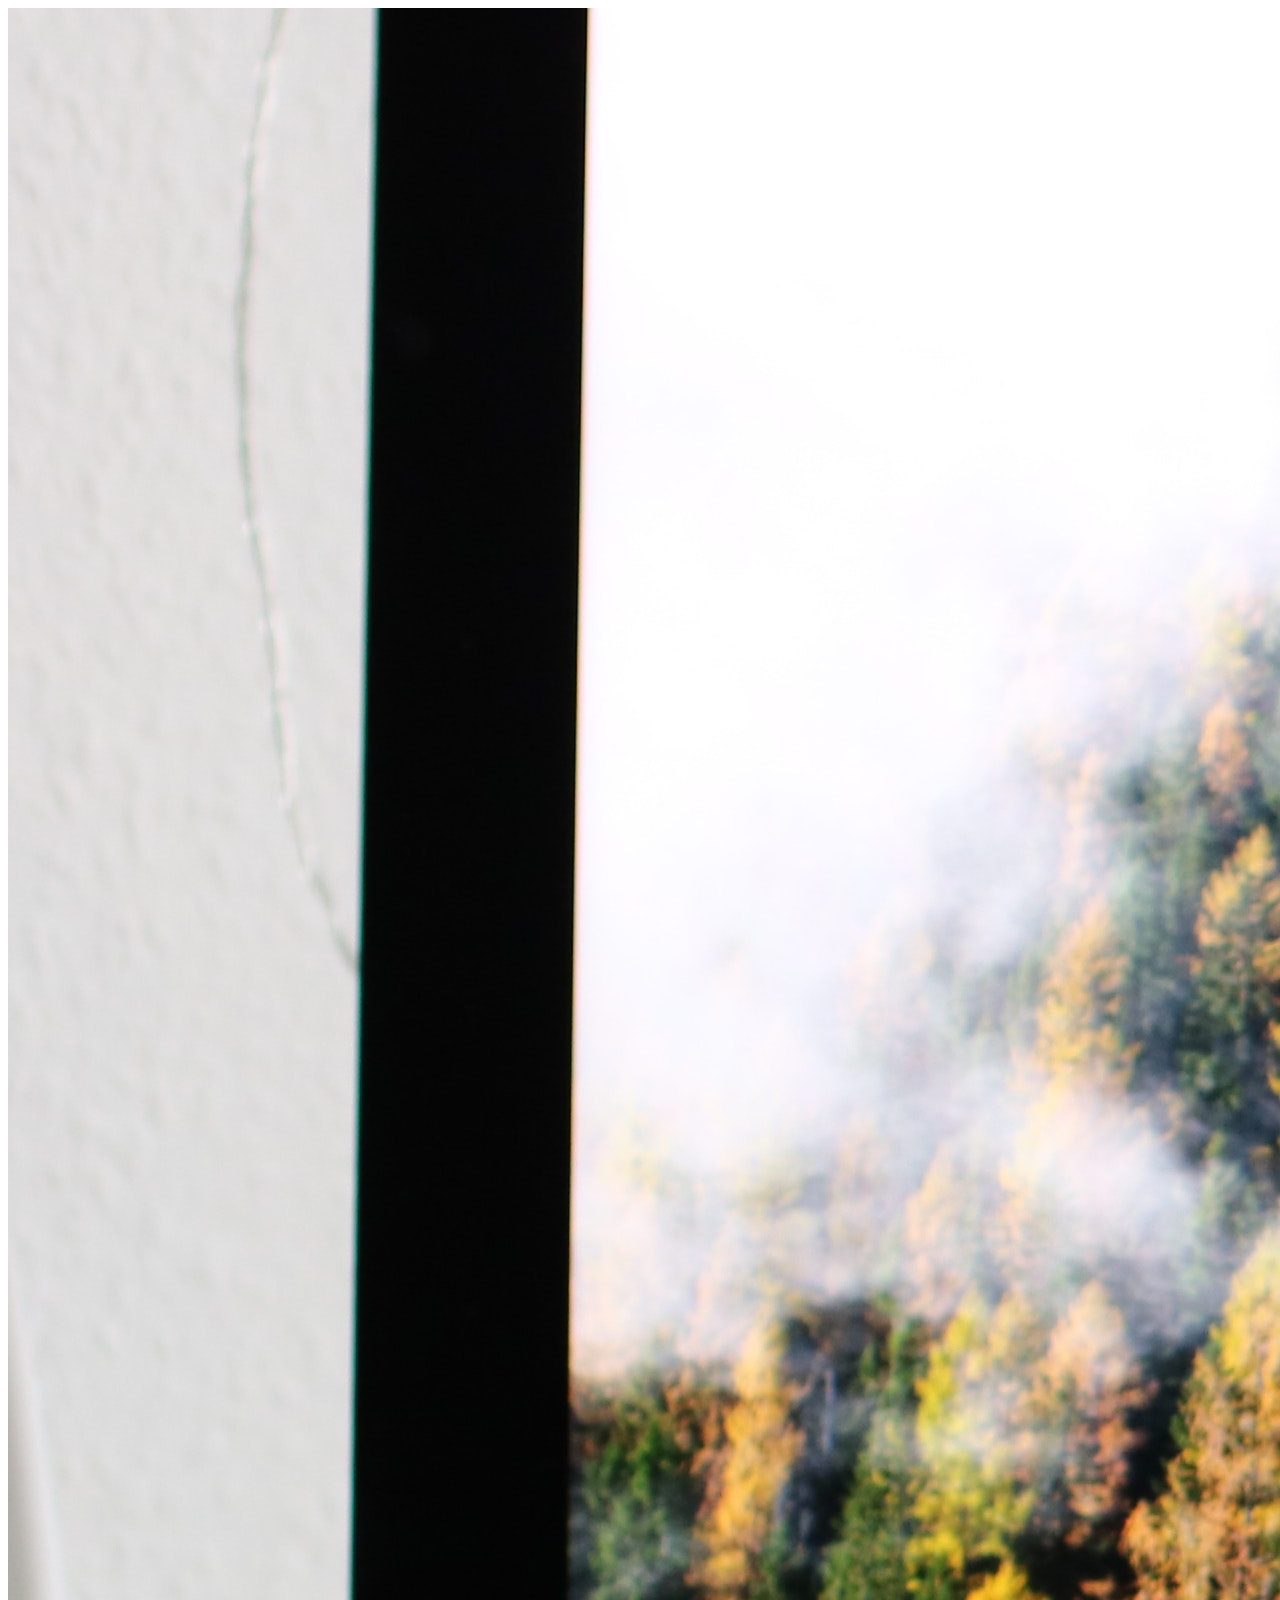
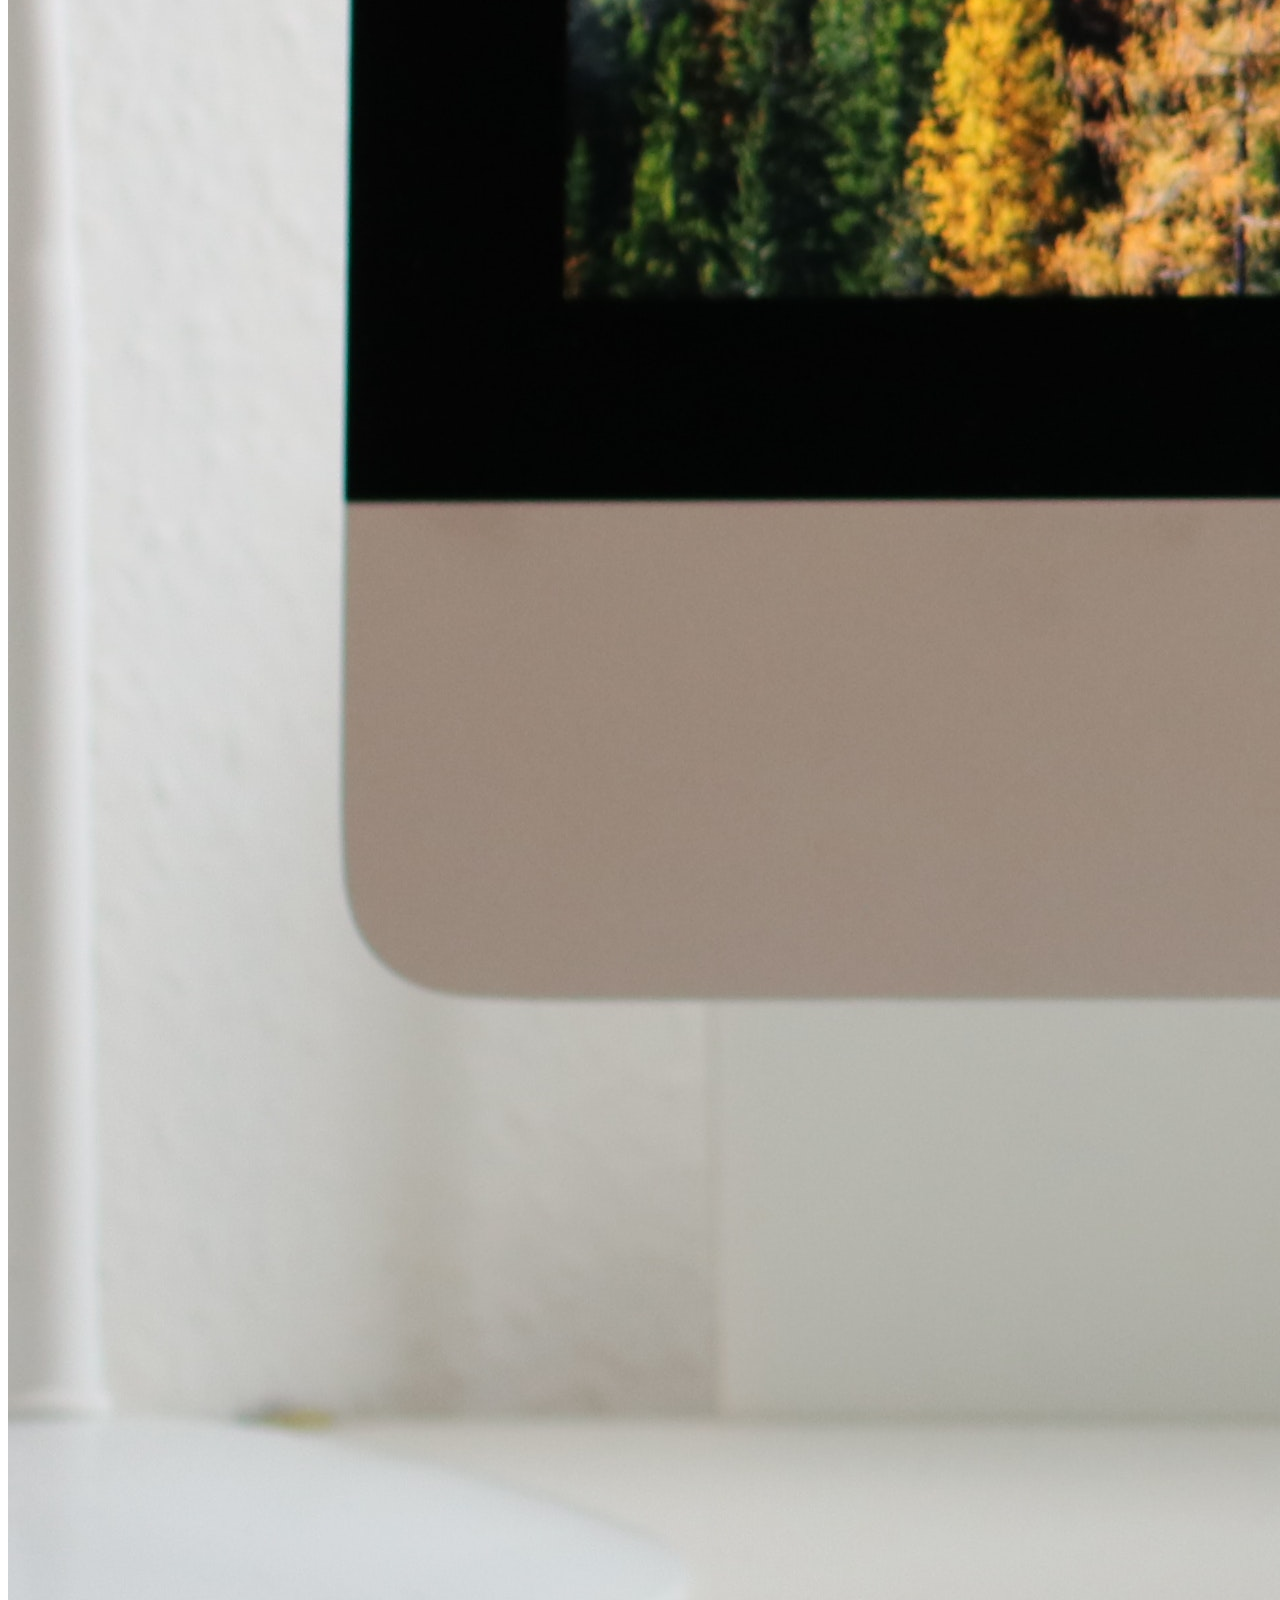
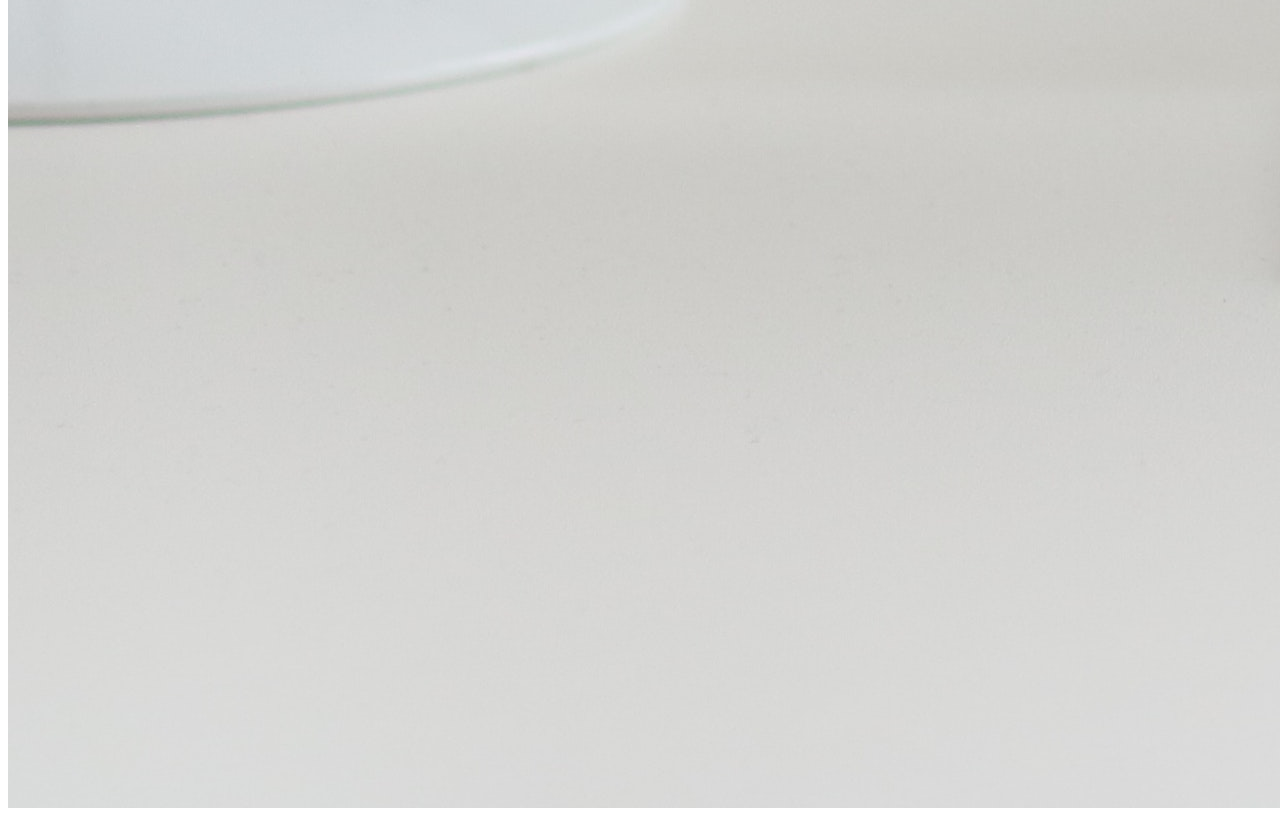
==== imagens.html @ 7122f315 "Atualização da aula de Html" ====
<!DOCTYPE html>
<html lang="pt-br">
<head>
    <meta charset="UTF-8">
    <meta http-equiv="X-UA-Compatible" content="IE=edge">
    <meta name="viewport" content="width=device-width, initial-scale=1.0">
    <title>Trabalhando com Imagens</title>
    <link rel="stylesheet" href="style.css">
</head>
<body>
    <img src="img/macbook.jpg" alt="macbook">
</body>
</html>
---- style.css ----
h2{
    color: blue;
}
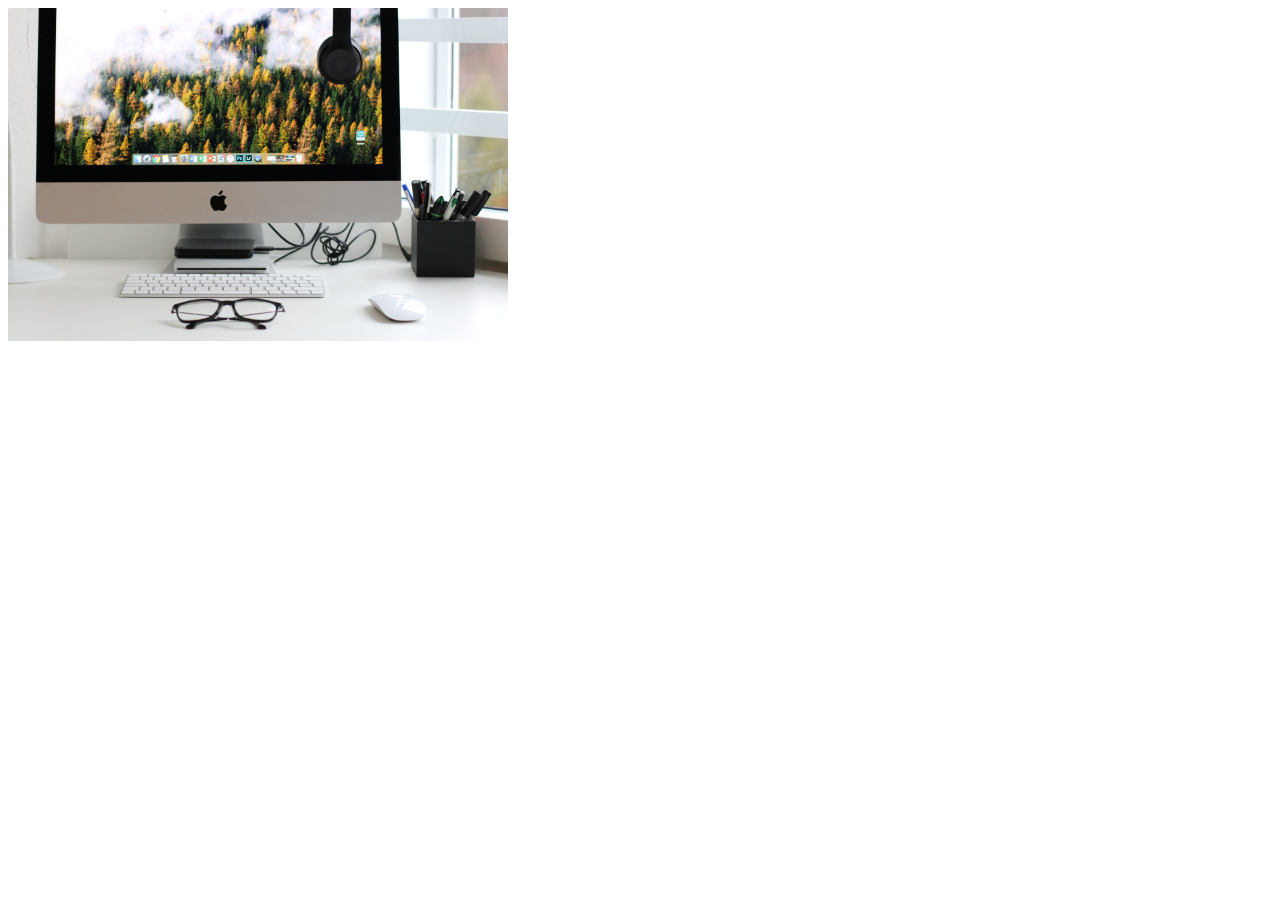
==== commit dd55b394: "finalizando a aula sobre formulário no HTML" ====
--- a/imagens.html
+++ b/imagens.html
@@ -4,10 +4,12 @@
     <meta charset="UTF-8">
     <meta http-equiv="X-UA-Compatible" content="IE=edge">
     <meta name="viewport" content="width=device-width, initial-scale=1.0">
+    <link rel="stylesheet" href="css/style.css">
     <title>Trabalhando com Imagens</title>
-    <link rel="stylesheet" href="style.css">
 </head>
 <body>
+
     <img src="img/macbook.jpg" alt="macbook">
+
 </body>
 </html>--- a/css/style.css
+++ b/css/style.css
@@ -0,0 +1,8 @@
+h2{
+    color: blue;
+}
+
+img{
+    width:500px ;
+
+}